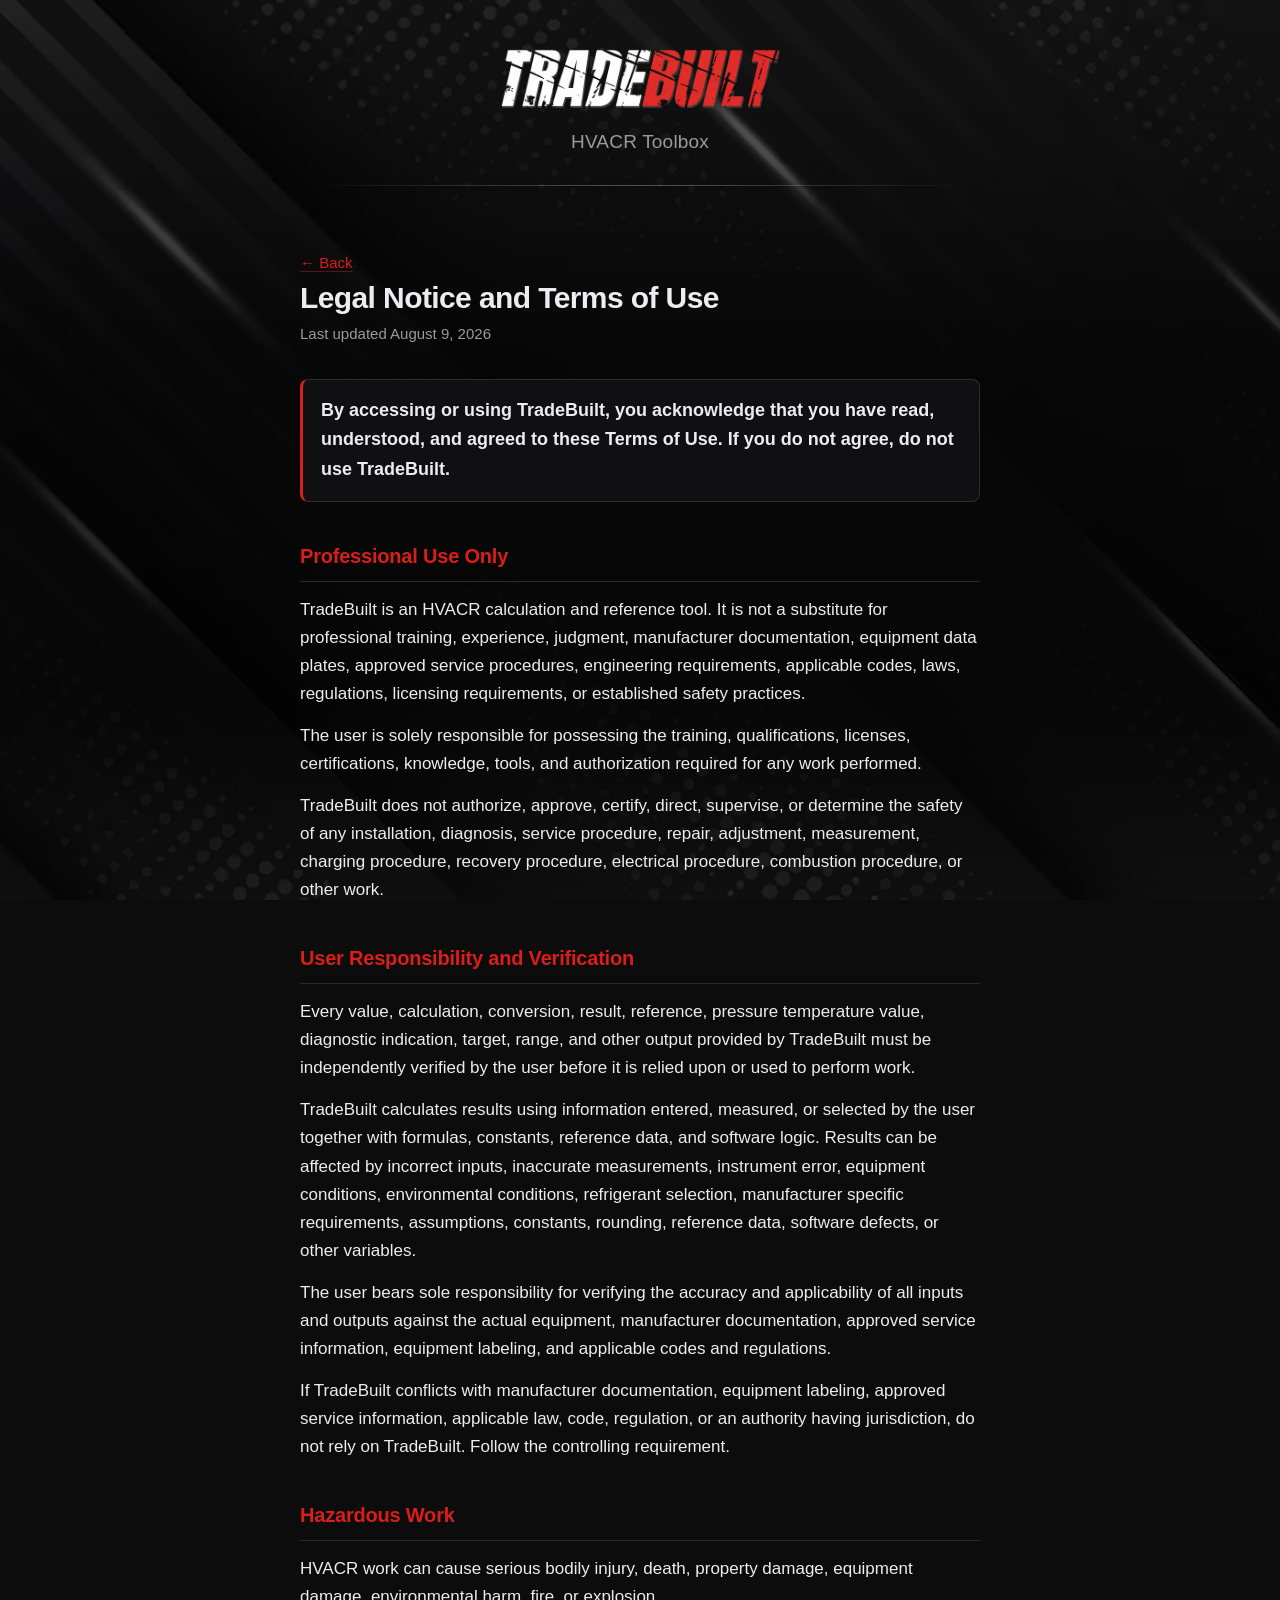
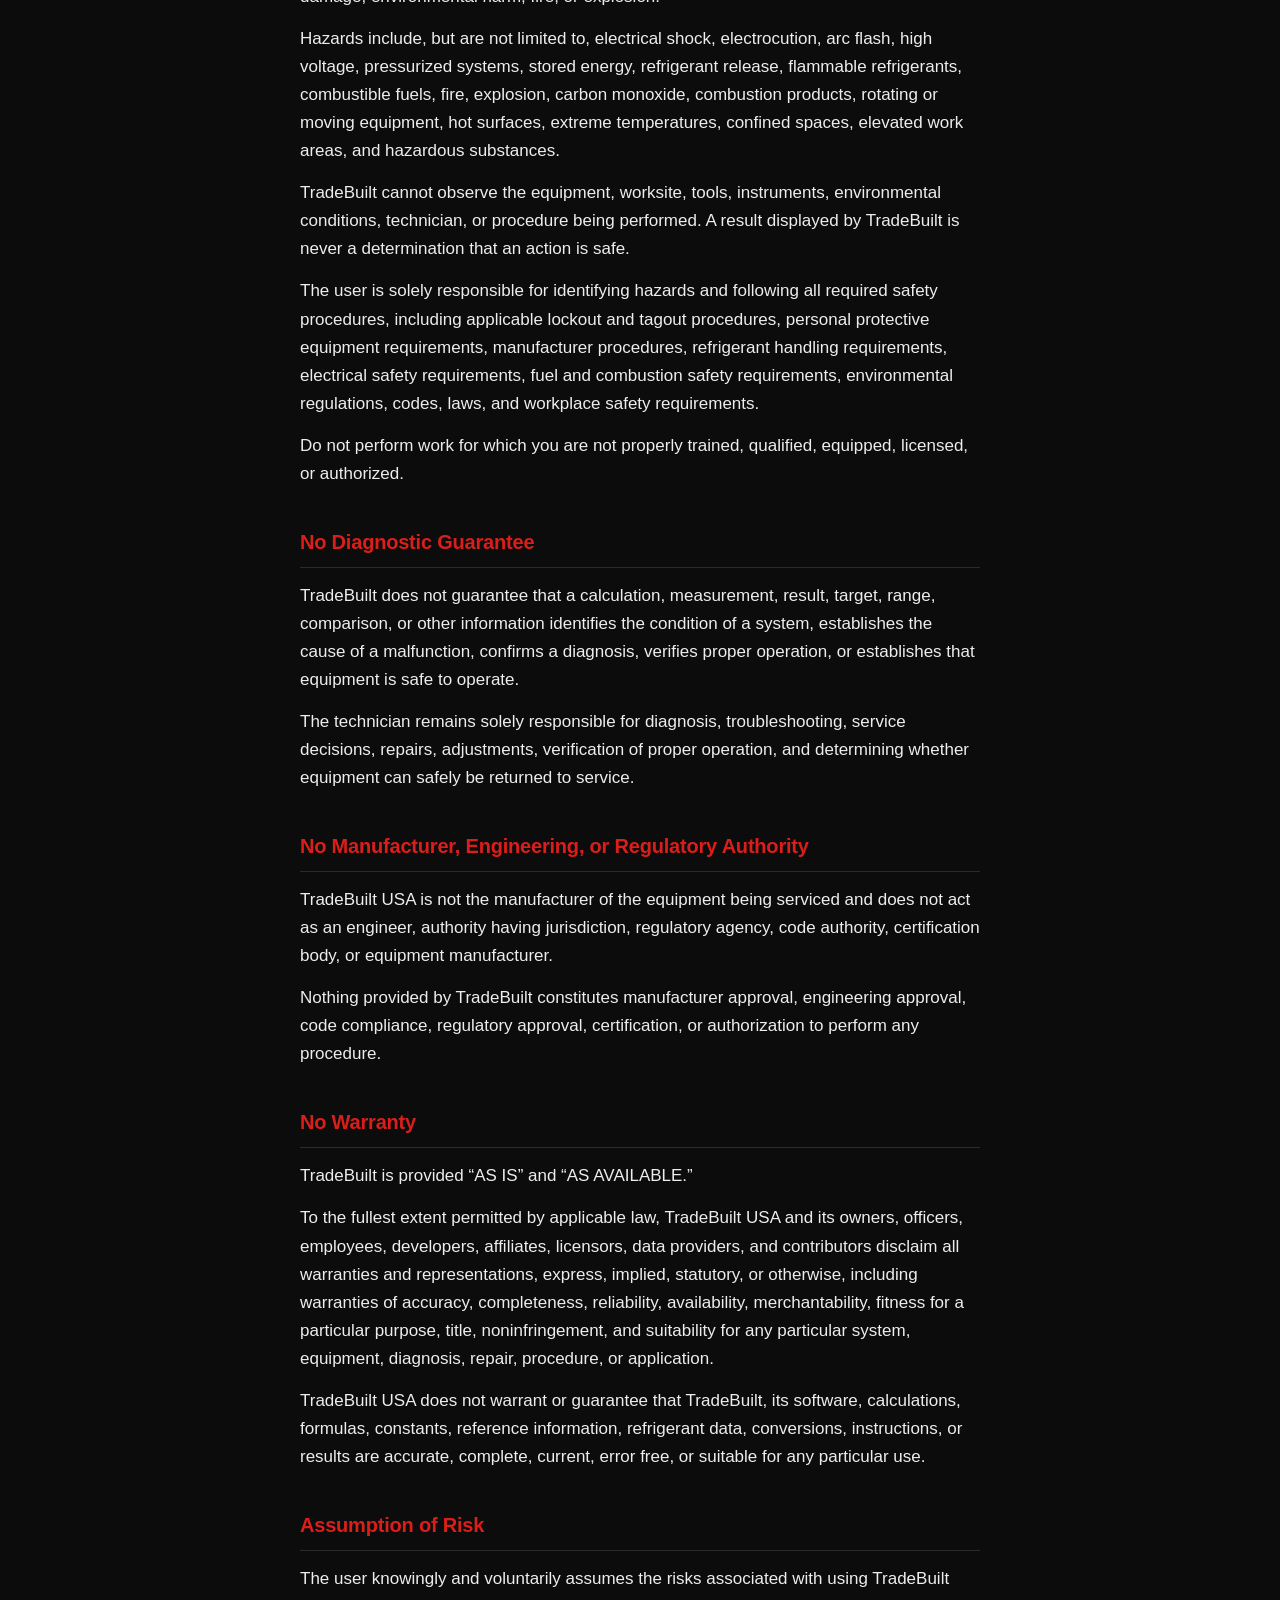
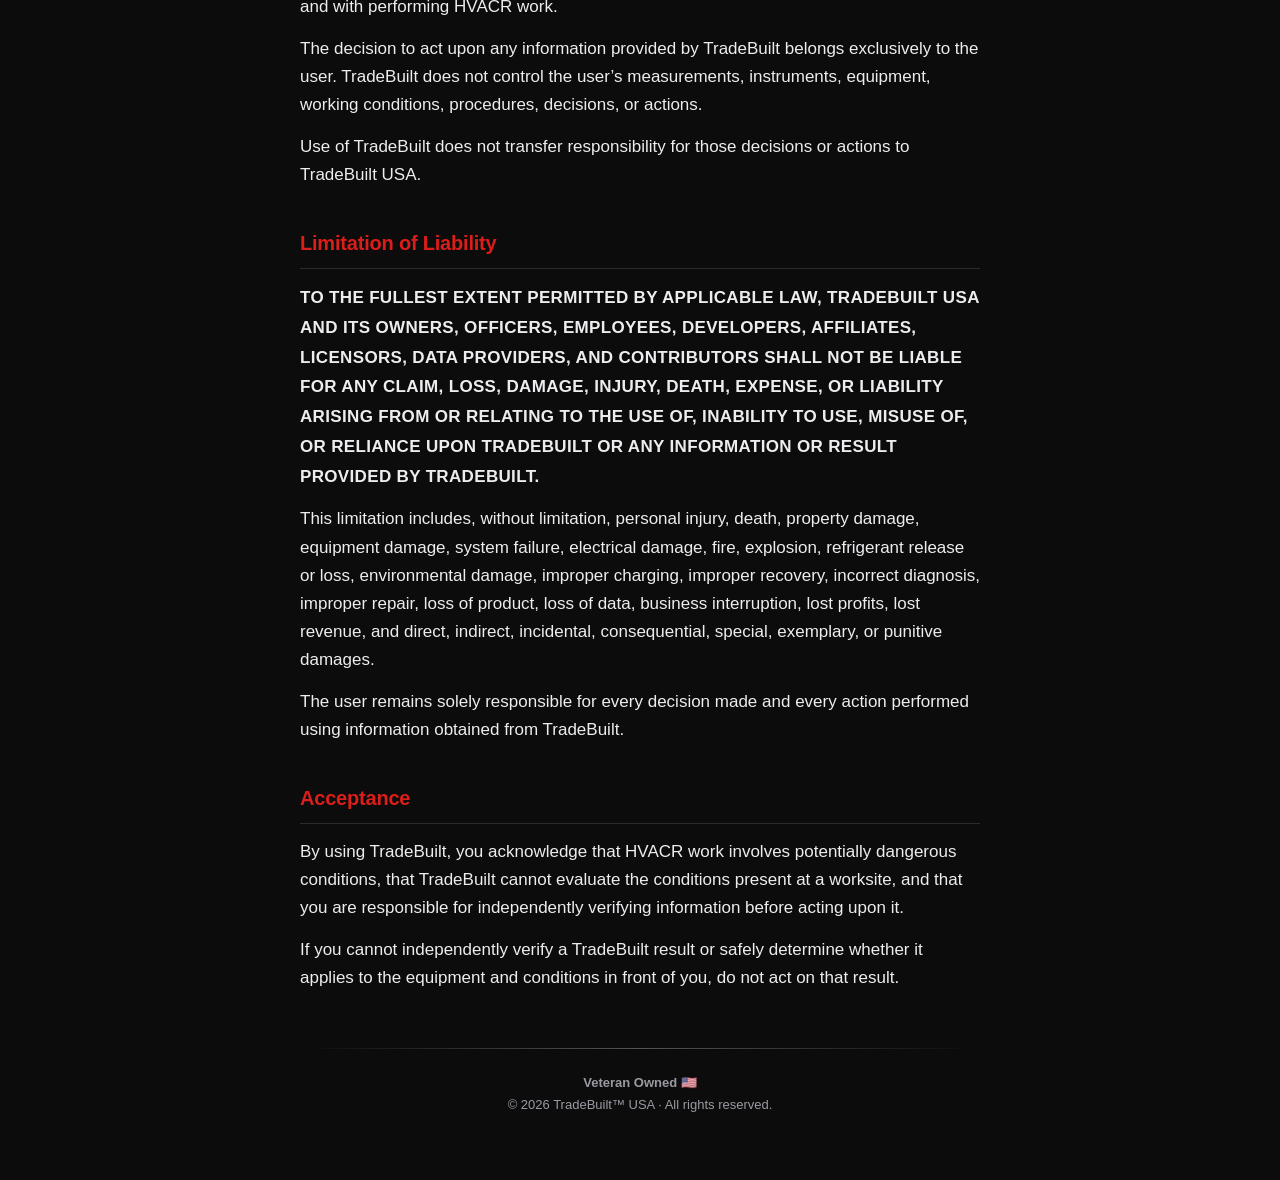
==== legal/index.html @ bf3c9c07 "Give the site a legal page and the cards something to say The landing copy is Ken's, and it opens on" ====
<!DOCTYPE html>
<html lang="en">
<head>
<meta charset="utf-8">
<meta name="viewport" content="width=device-width, initial-scale=1">
<title>Legal | TradeBuilt HVACR Toolbox</title>
<meta name="description" content="Legal notice and terms of use for TradeBuilt HVACR Toolbox.">
<link rel="stylesheet" href="../style.css">
</head>
<body>
<div class="wrap">

  <header>
    <a href="../"><img src="../logo.png" alt="TradeBuilt"></a>
    <p class="tagline">HVACR Toolbox</p>
  </header>

  <nav class="back"><a href="../">&larr; Back</a></nav>

  <h1>Legal Notice and Terms of Use</h1>
  <p class="updated">Last updated August 9, 2026</p>

  <p class="lede">By accessing or using TradeBuilt, you acknowledge that you have read,
  understood, and agreed to these Terms of Use. If you do not agree, do not use TradeBuilt.</p>

  <h2>Professional Use Only</h2>

  <p>TradeBuilt is an HVACR calculation and reference tool. It is not a substitute for
  professional training, experience, judgment, manufacturer documentation, equipment data plates,
  approved service procedures, engineering requirements, applicable codes, laws, regulations,
  licensing requirements, or established safety practices.</p>

  <p>The user is solely responsible for possessing the training, qualifications, licenses,
  certifications, knowledge, tools, and authorization required for any work performed.</p>

  <p>TradeBuilt does not authorize, approve, certify, direct, supervise, or determine the safety
  of any installation, diagnosis, service procedure, repair, adjustment, measurement, charging
  procedure, recovery procedure, electrical procedure, combustion procedure, or other work.</p>

  <h2>User Responsibility and Verification</h2>

  <p>Every value, calculation, conversion, result, reference, pressure temperature value,
  diagnostic indication, target, range, and other output provided by TradeBuilt must be
  independently verified by the user before it is relied upon or used to perform work.</p>

  <p>TradeBuilt calculates results using information entered, measured, or selected by the user
  together with formulas, constants, reference data, and software logic. Results can be affected
  by incorrect inputs, inaccurate measurements, instrument error, equipment conditions,
  environmental conditions, refrigerant selection, manufacturer specific requirements,
  assumptions, constants, rounding, reference data, software defects, or other variables.</p>

  <p>The user bears sole responsibility for verifying the accuracy and applicability of all
  inputs and outputs against the actual equipment, manufacturer documentation, approved service
  information, equipment labeling, and applicable codes and regulations.</p>

  <p>If TradeBuilt conflicts with manufacturer documentation, equipment labeling, approved
  service information, applicable law, code, regulation, or an authority having jurisdiction, do
  not rely on TradeBuilt. Follow the controlling requirement.</p>

  <h2>Hazardous Work</h2>

  <p>HVACR work can cause serious bodily injury, death, property damage, equipment damage,
  environmental harm, fire, or explosion.</p>

  <p>Hazards include, but are not limited to, electrical shock, electrocution, arc flash, high
  voltage, pressurized systems, stored energy, refrigerant release, flammable refrigerants,
  combustible fuels, fire, explosion, carbon monoxide, combustion products, rotating or moving
  equipment, hot surfaces, extreme temperatures, confined spaces, elevated work areas, and
  hazardous substances.</p>

  <p>TradeBuilt cannot observe the equipment, worksite, tools, instruments, environmental
  conditions, technician, or procedure being performed. A result displayed by TradeBuilt is never
  a determination that an action is safe.</p>

  <p>The user is solely responsible for identifying hazards and following all required safety
  procedures, including applicable lockout and tagout procedures, personal protective equipment
  requirements, manufacturer procedures, refrigerant handling requirements, electrical safety
  requirements, fuel and combustion safety requirements, environmental regulations, codes, laws,
  and workplace safety requirements.</p>

  <p>Do not perform work for which you are not properly trained, qualified, equipped, licensed,
  or authorized.</p>

  <h2>No Diagnostic Guarantee</h2>

  <p>TradeBuilt does not guarantee that a calculation, measurement, result, target, range,
  comparison, or other information identifies the condition of a system, establishes the cause of
  a malfunction, confirms a diagnosis, verifies proper operation, or establishes that equipment
  is safe to operate.</p>

  <p>The technician remains solely responsible for diagnosis, troubleshooting, service decisions,
  repairs, adjustments, verification of proper operation, and determining whether equipment can
  safely be returned to service.</p>

  <h2>No Manufacturer, Engineering, or Regulatory Authority</h2>

  <p>TradeBuilt USA is not the manufacturer of the equipment being serviced and does not act as
  an engineer, authority having jurisdiction, regulatory agency, code authority, certification
  body, or equipment manufacturer.</p>

  <p>Nothing provided by TradeBuilt constitutes manufacturer approval, engineering approval, code
  compliance, regulatory approval, certification, or authorization to perform any procedure.</p>

  <h2>No Warranty</h2>

  <p>TradeBuilt is provided &ldquo;AS IS&rdquo; and &ldquo;AS AVAILABLE.&rdquo;</p>

  <p>To the fullest extent permitted by applicable law, TradeBuilt USA and its owners, officers,
  employees, developers, affiliates, licensors, data providers, and contributors disclaim all
  warranties and representations, express, implied, statutory, or otherwise, including warranties
  of accuracy, completeness, reliability, availability, merchantability, fitness for a particular
  purpose, title, noninfringement, and suitability for any particular system, equipment,
  diagnosis, repair, procedure, or application.</p>

  <p>TradeBuilt USA does not warrant or guarantee that TradeBuilt, its software, calculations,
  formulas, constants, reference information, refrigerant data, conversions, instructions, or
  results are accurate, complete, current, error free, or suitable for any particular use.</p>

  <h2>Assumption of Risk</h2>

  <p>The user knowingly and voluntarily assumes the risks associated with using TradeBuilt and
  with performing HVACR work.</p>

  <p>The decision to act upon any information provided by TradeBuilt belongs exclusively to the
  user. TradeBuilt does not control the user&rsquo;s measurements, instruments, equipment,
  working conditions, procedures, decisions, or actions.</p>

  <p>Use of TradeBuilt does not transfer responsibility for those decisions or actions to
  TradeBuilt USA.</p>

  <h2>Limitation of Liability</h2>

  <p class="conspicuous">TO THE FULLEST EXTENT PERMITTED BY APPLICABLE LAW, TRADEBUILT USA AND
  ITS OWNERS, OFFICERS, EMPLOYEES, DEVELOPERS, AFFILIATES, LICENSORS, DATA PROVIDERS, AND
  CONTRIBUTORS SHALL NOT BE LIABLE FOR ANY CLAIM, LOSS, DAMAGE, INJURY, DEATH, EXPENSE, OR
  LIABILITY ARISING FROM OR RELATING TO THE USE OF, INABILITY TO USE, MISUSE OF, OR RELIANCE UPON
  TRADEBUILT OR ANY INFORMATION OR RESULT PROVIDED BY TRADEBUILT.</p>

  <p>This limitation includes, without limitation, personal injury, death, property damage,
  equipment damage, system failure, electrical damage, fire, explosion, refrigerant release or
  loss, environmental damage, improper charging, improper recovery, incorrect diagnosis, improper
  repair, loss of product, loss of data, business interruption, lost profits, lost revenue, and
  direct, indirect, incidental, consequential, special, exemplary, or punitive damages.</p>

  <p>The user remains solely responsible for every decision made and every action performed using
  information obtained from TradeBuilt.</p>

  <h2>Acceptance</h2>

  <p>By using TradeBuilt, you acknowledge that HVACR work involves potentially dangerous
  conditions, that TradeBuilt cannot evaluate the conditions present at a worksite, and that you
  are responsible for independently verifying information before acting upon it.</p>

  <p>If you cannot independently verify a TradeBuilt result or safely determine whether it
  applies to the equipment and conditions in front of you, do not act on that result.</p>

  <footer>
    <span class="veteran">Veteran Owned &#127482;&#127480;</span>
    &copy; 2026 TradeBuilt&trade; USA &middot; All rights reserved.
  </footer>

</div>
</body>
</html>
---- style.css ----
/* TradeBuilt USA — shared styling for the landing, privacy, and support pages.
   Dark, to match the app, and built out of the app's own parts: its wallpaper, its
   machined seam, its glass cards, and the breath its logo runs on the home screen.
   Self-contained: no fonts or scripts fetched from anywhere. */

:root {
  --red: #DA1E1A;
  --ink: #0C0C0D;
  --raised: #17171A;
  --line: #2A2A2E;
  --text: #EDEDEF;
  --muted: #9A9AA2;

  /* The app's card: a translucent plate over the artwork, held by a white hairline.
     CalculatorCard.swift draws ultraThinMaterial with a 12% white stroke at radius 16. */
  --glass: rgba(23, 23, 26, 0.62);
  --glass-edge: rgba(255, 255, 255, 0.12);

  /* One curve for everything that moves, so nothing arrives on its own schedule. */
  --ease: cubic-bezier(0.22, 0.61, 0.36, 1);
}

* { box-sizing: border-box; }

body {
  margin: 0;
  padding: 0 20px 64px;
  background: var(--ink);
  color: var(--text);
  font: 17px/1.65 -apple-system, BlinkMacSystemFont, "Segoe UI", Roboto, Helvetica, Arial, sans-serif;
  -webkit-text-size-adjust: 100%;
}

/* Wallpaper ---------------------------------------------------------------- */

/* The app's own artwork, sat behind the page the way ArtworkBackground.swift sits
   behind every screen: full-bleed, cropped rather than stretched, and scrimmed
   heaviest through the middle so body copy stays readable while the streaks still
   read at full strength top and bottom.

   Fixed rather than scrolled, because the app's wallpaper doesn't travel with the
   content either. It's a pseudo-element instead of background-attachment: fixed,
   which iOS Safari renders at the wrong scale. */
body::before {
  content: "";
  position: fixed;
  inset: 0;
  z-index: -1;
  background:
    linear-gradient(
      to bottom,
      rgba(0, 0, 0, 0.30) 0%,
      rgba(0, 0, 0, 0.42) 16%,
      rgba(0, 0, 0, 0.72) 40%,
      rgba(0, 0, 0, 0.72) 78%,
      rgba(0, 0, 0, 0.40) 100%
    ),
    url("/artwork.png") center / cover no-repeat,
    var(--ink);
}

.wrap { max-width: 680px; margin: 0 auto; }

/* The machined seam ------------------------------------------------------- */

/* HairlineRule.swift, in CSS: a lit hairline over a shadow hairline, both falling
   off to nothing at the edges. The bevel is what separates it from a plain border,
   and the falloff is what keeps it from butting into the edges of the column. */
.seam,
header::after,
footer::before {
  content: "";
  display: block;
  height: 2px;
  background:
    linear-gradient(to right,
      rgba(255, 255, 255, 0) 0%,
      rgba(255, 255, 255, 0.30) 50%,
      rgba(255, 255, 255, 0) 100%) top / 100% 1px no-repeat,
    linear-gradient(to right,
      rgba(0, 0, 0, 0) 0%,
      rgba(0, 0, 0, 0.40) 50%,
      rgba(0, 0, 0, 0) 100%) bottom / 100% 1px no-repeat;
}

/* Header ------------------------------------------------------------------ */

header {
  padding: 48px 0 28px;
  text-align: center;
  margin-bottom: 36px;
}

header::after { margin-top: 28px; }

/* The wordmark with its letters filled, the same file the app's home screen carries.
   The splash screen's copy draws TRADE as outlines over nothing, so on this background
   the letters go black. This one is cropped to the glyphs, hence the tighter width. */
header img {
  width: 100%;
  max-width: 280px;
  height: auto;
  display: block;
  margin: 0 auto;
  /* The home screen breathes the same mark at the same rate: HomeView.swift asks
     Pulse for a 3.6s period and 4% amplitude. */
  animation: breathe 3.6s var(--ease) infinite;
}

/* No underline on the logo, which is a link back to the landing page on the inner two. */
header a { border-bottom: none; display: block; }

.tagline {
  margin: 18px 0 0;
  color: var(--muted);
  font-size: 19px;
  font-weight: 500;
  letter-spacing: 0.01em;
}

/* Type -------------------------------------------------------------------- */

h1 {
  font-size: 30px;
  line-height: 1.2;
  margin: 0 0 6px;
  letter-spacing: -0.02em;
}

.updated {
  margin: 0 0 32px;
  color: var(--muted);
  font-size: 15px;
}

/* Ruled, so a long document reads as sections rather than as one column of text you
   scroll through. A plain hairline rather than the two-tone seam: the seam marks where
   the page turns over, and spending it on every heading would cost it that meaning. */
h2 {
  font-size: 20px;
  margin: 38px 0 14px;
  padding-bottom: 8px;
  border-bottom: 1px solid var(--line);
  color: var(--red);
  letter-spacing: -0.01em;
}

h3 {
  font-size: 17px;
  margin: 26px 0 6px;
  color: var(--text);
}

p { margin: 0 0 14px; }

/* The limitation of liability, set in caps because a disclaimer of this kind has to
   be conspicuous to do its job. Caps at body settings run together, so this one gets
   the tracking and leading back that the capitals cost it. */
.conspicuous {
  letter-spacing: 0.02em;
  line-height: 1.75;
  font-weight: 550;
}

a {
  color: var(--red);
  text-decoration: none;
  border-bottom: 1px solid rgba(218, 30, 26, 0.4);
  transition: border-bottom-color 0.18s var(--ease), color 0.18s var(--ease);
}
a:hover { border-bottom-color: var(--red); }

strong { font-weight: 650; }

/* The one-line summary that opens the privacy policy. */
.lede {
  background: var(--glass);
  border: 1px solid var(--glass-edge);
  border-left: 3px solid var(--red);
  border-radius: 8px;
  padding: 16px 18px;
  margin: 0 0 30px;
  font-size: 18px;
  font-weight: 600;
  -webkit-backdrop-filter: blur(20px) saturate(140%);
  backdrop-filter: blur(20px) saturate(140%);
}

/* The landing page ---------------------------------------------------------

   Its two paragraphs are centered, which the privacy and support pages must not
   inherit: centering a page of policy would cost every line its left edge, and
   the left edge is what the eye returns to on each new line. The landing page is
   four short blocks under a centered mark, so it reads as one column instead. */
.home > p { text-align: center; }

.cards { display: grid; gap: 14px; margin: 34px 0; }

/* CalculatorCard.swift laid out sideways the same way: a tinted glyph on its own
   plate, the name and the line under it, then the chevron that says this goes
   somewhere. Without those two the card is a bordered box with text in it. */
.card {
  display: flex;
  align-items: center;
  gap: 14px;
  background: var(--glass);
  border: 1px solid var(--glass-edge);
  border-radius: 16px;
  padding: 16px 18px;
  color: var(--text);
  -webkit-backdrop-filter: blur(20px) saturate(140%);
  backdrop-filter: blur(20px) saturate(140%);
  transition:
    transform 0.22s var(--ease),
    border-color 0.22s var(--ease),
    box-shadow 0.22s var(--ease);
}

.card:hover {
  transform: translateY(-3px);
  border-color: var(--red);
  box-shadow: 0 10px 30px rgba(0, 0, 0, 0.55), 0 0 0 1px rgba(218, 30, 26, 0.25);
}

/* Under a thumb the card presses in rather than lifting, which is the whole
   difference between a pointer hovering over something and a finger on it. */
.card:active { transform: translateY(0) scale(0.99); transition-duration: 0.09s; }

/* 40 square at radius 10 on a 12% white plate, which is the app's icon slot.
   The app gives every tile its own hue; the site has three colors and the glyph
   takes the red, so nothing on the page is a color the mark isn't already. */
.card-icon {
  flex: none;
  width: 40px;
  height: 40px;
  display: grid;
  place-items: center;
  border-radius: 10px;
  background: rgba(255, 255, 255, 0.12);
  color: var(--red);
}

.card-icon svg { width: 22px; height: 22px; display: block; }

.card-text { flex: 1 1 auto; min-width: 0; }

.card .card-title { display: block; font-size: 18px; font-weight: 650; margin: 0 0 2px; }
.card .card-sub { display: block; color: var(--muted); font-size: 15px; margin: 0; }

/* Takes a step toward the page it opens when the pointer arrives. */
.card-chevron {
  flex: none;
  width: 15px;
  height: 15px;
  color: rgba(237, 237, 239, 0.35);
  transition: transform 0.22s var(--ease), color 0.22s var(--ease);
}

.card:hover .card-chevron { transform: translateX(3px); color: var(--text); }

/* Footer ------------------------------------------------------------------ */

footer {
  margin-top: 56px;
  text-align: center;
  color: var(--muted);
  font-size: 13px;
  line-height: 1.7;
}

footer::before { margin-bottom: 22px; }

footer .veteran { font-weight: 600; display: block; }

nav.back { margin-bottom: 4px; font-size: 15px; }

/* Motion ------------------------------------------------------------------ */

/* 1 -> 1.04 -> 1, the shape Pulse.swift gets out of a cosine. */
@keyframes breathe {
  0%, 100% { transform: scale(1); }
  50% { transform: scale(1.04); }
}

/* Everything above the fold arrives from just below where it lands, a beat apart,
   so the page assembles in the order you'd read it. */
@keyframes rise {
  from { opacity: 0; transform: translateY(12px); }
  to { opacity: 1; transform: none; }
}

header,
.wrap > p,
.cards,
footer,
nav.back,
h1,
h2,
h3,
.updated,
.lede {
  animation: rise 0.5s var(--ease) both;
}

header { animation-delay: 0.02s; }
nav.back { animation-delay: 0.08s; }
h1 { animation-delay: 0.10s; }
.updated { animation-delay: 0.14s; }
.lede { animation-delay: 0.18s; }
.cards { animation-delay: 0.20s; }
footer { animation-delay: 0.26s; }

/* The body of the inner two pages arrives as one block rather than line by line.
   Headings and paragraphs share a delay on purpose: staggering them lets a heading
   land ahead of the copy underneath it, which reads as a stutter, not a sequence. */
.wrap > p, h2, h3 { animation-delay: 0.14s; }

/* Honored by stopping outright rather than by moving more slowly: a motion setting
   is a request for no motion, not for gentler motion. Same call the app makes. */
@media (prefers-reduced-motion: reduce) {
  *, *::before, *::after {
    animation: none !important;
    transition: none !important;
  }
  header img { transform: none; }
}
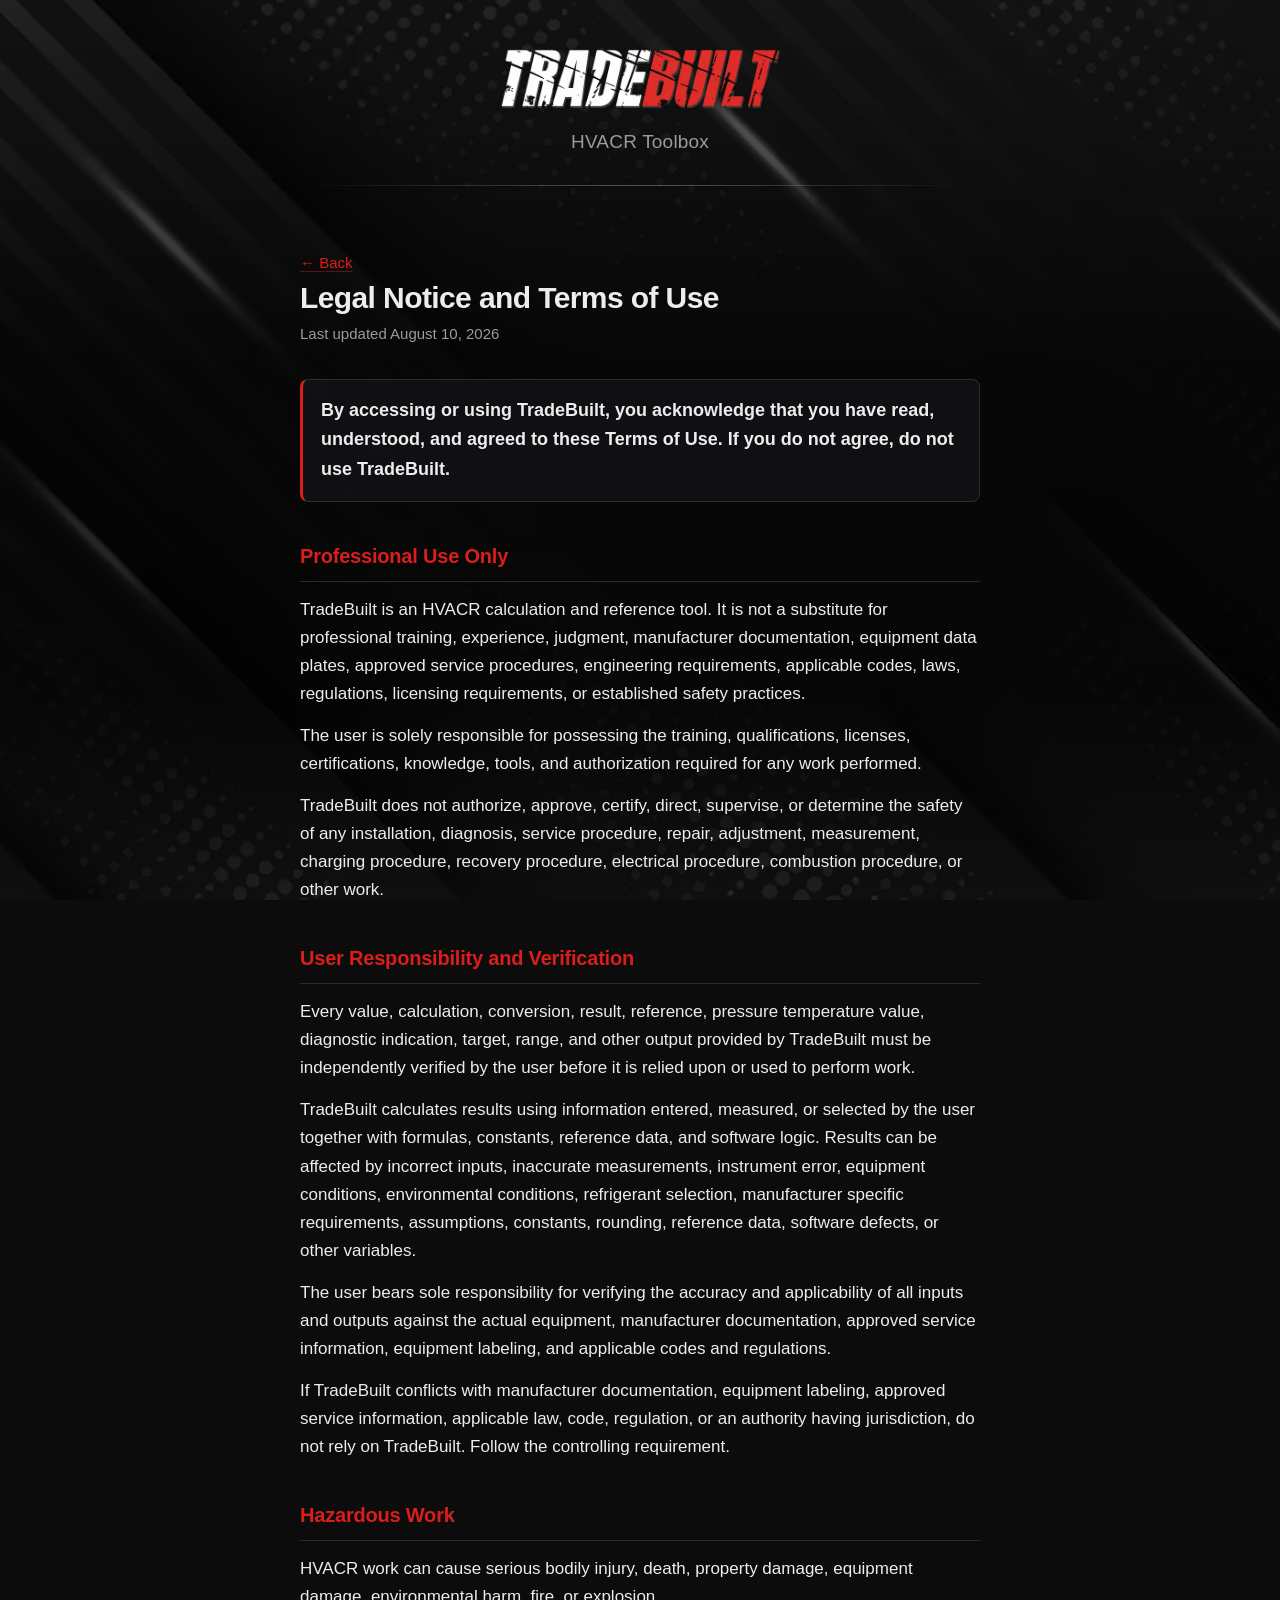
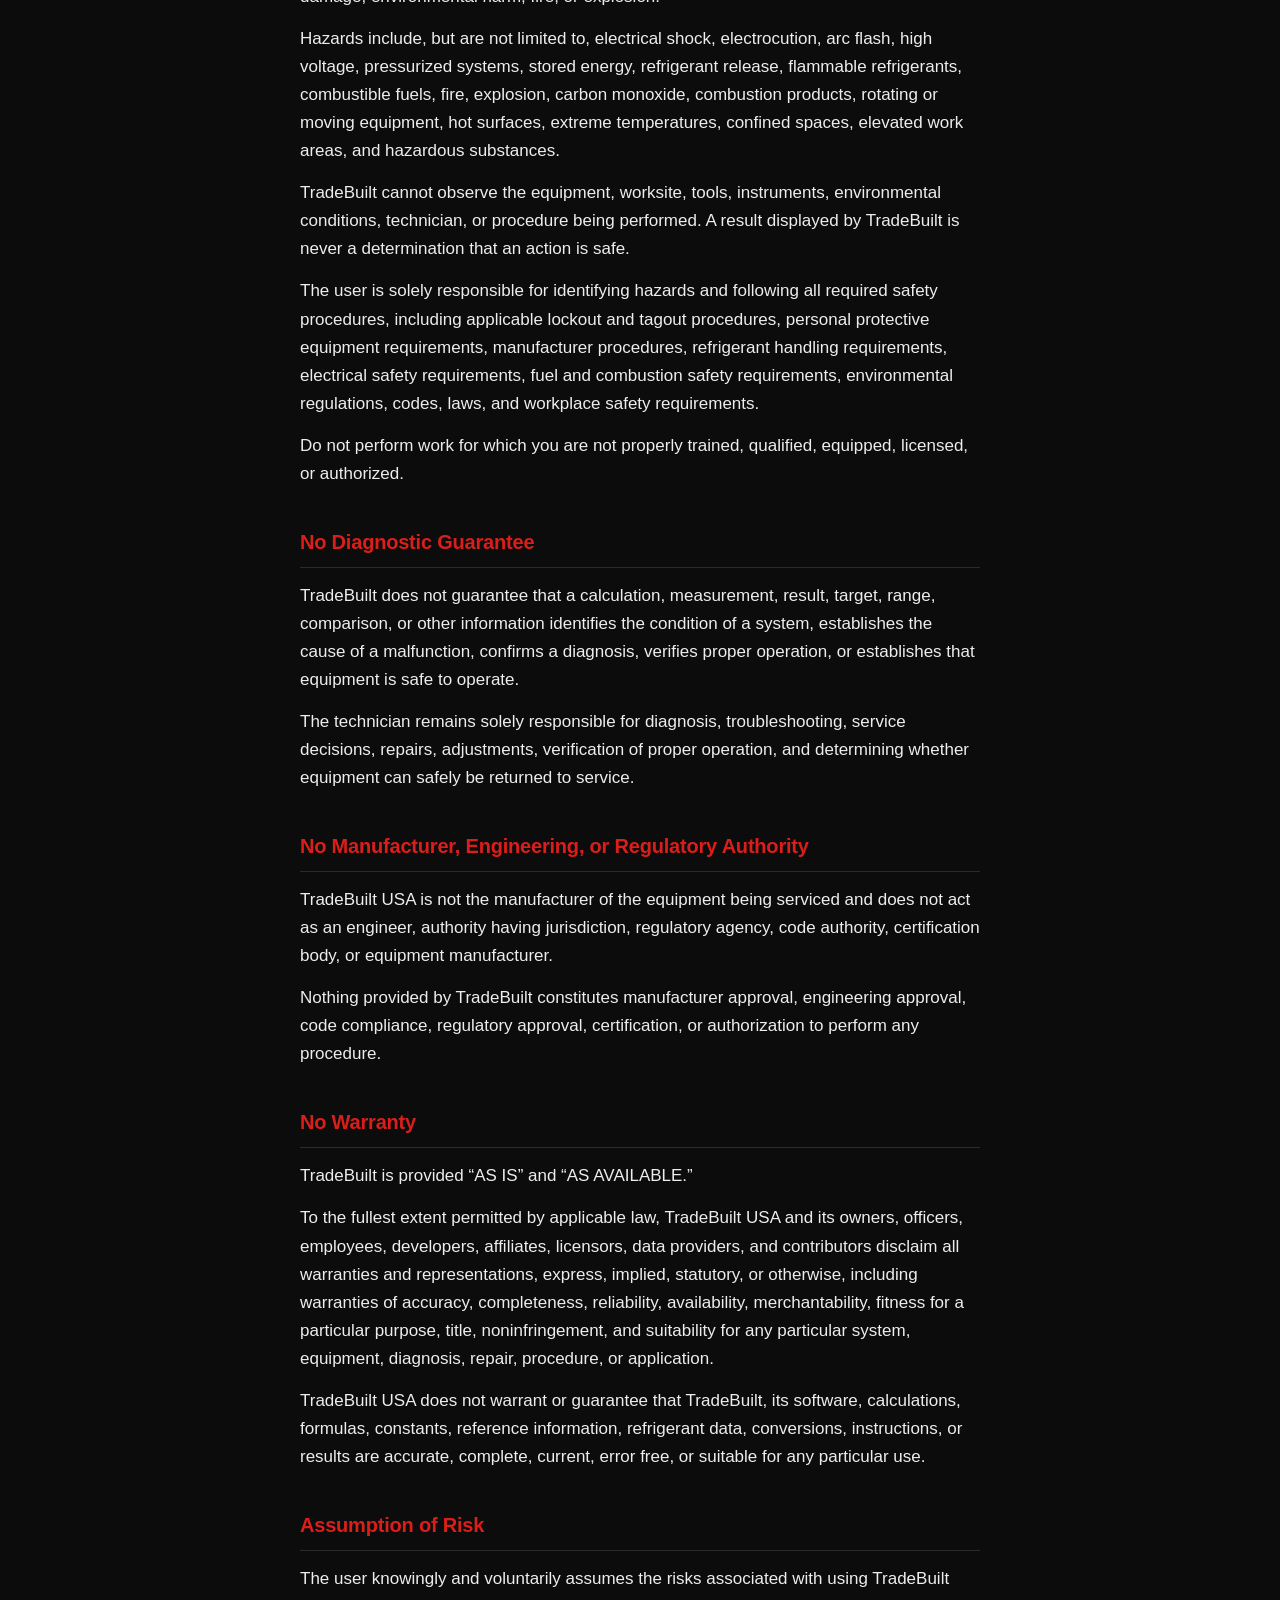
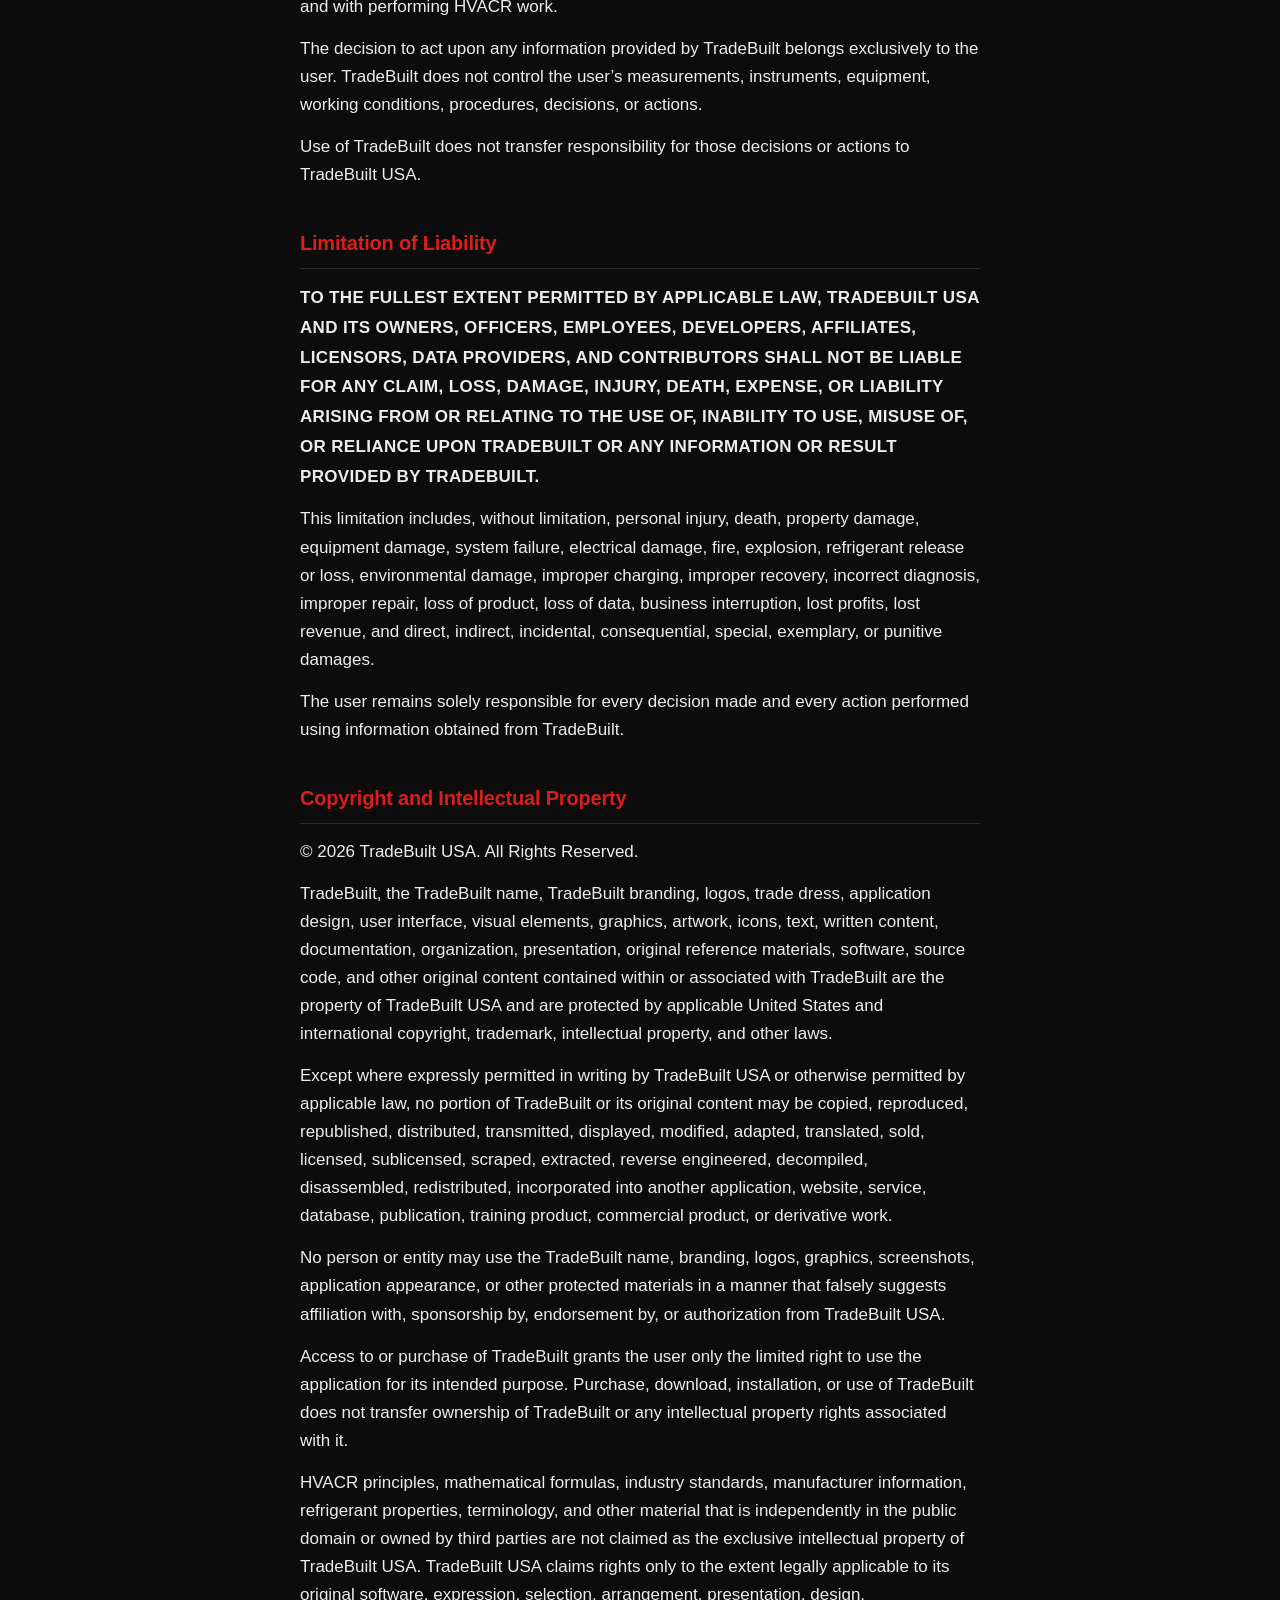
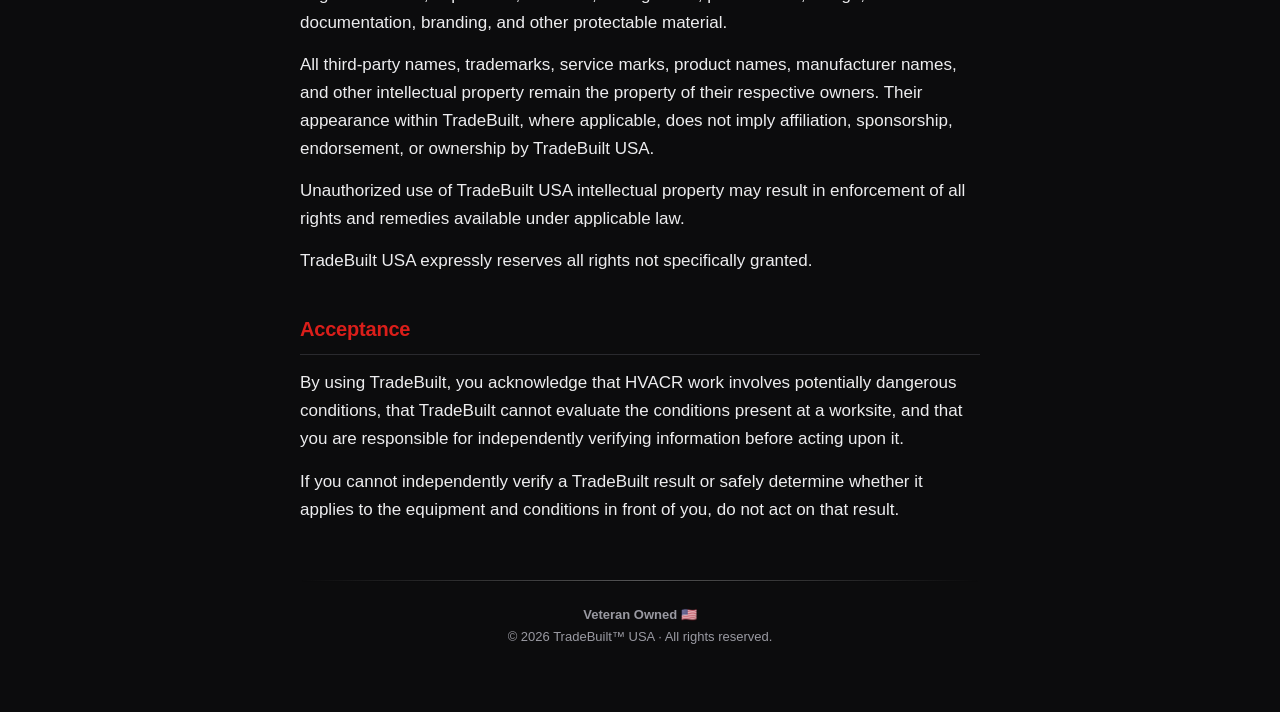
==== commit 57be1539: "Claim the work on the legal page Ken's copyright and intellectual property section, unedited, in the" ====
--- a/legal/index.html
+++ b/legal/index.html
@@ -18,7 +18,7 @@
   <nav class="back"><a href="../">&larr; Back</a></nav>
 
   <h1>Legal Notice and Terms of Use</h1>
-  <p class="updated">Last updated August 9, 2026</p>
+  <p class="updated">Last updated August 10, 2026</p>
 
   <p class="lede">By accessing or using TradeBuilt, you acknowledge that you have read,
   understood, and agreed to these Terms of Use. If you do not agree, do not use TradeBuilt.</p>
@@ -145,6 +145,50 @@
   <p>The user remains solely responsible for every decision made and every action performed using
   information obtained from TradeBuilt.</p>
 
+  <h2>Copyright and Intellectual Property</h2>
+
+  <p>&copy; 2026 TradeBuilt USA. All Rights Reserved.</p>
+
+  <p>TradeBuilt, the TradeBuilt name, TradeBuilt branding, logos, trade dress, application
+  design, user interface, visual elements, graphics, artwork, icons, text, written content,
+  documentation, organization, presentation, original reference materials, software, source code,
+  and other original content contained within or associated with TradeBuilt are the property of
+  TradeBuilt USA and are protected by applicable United States and international copyright,
+  trademark, intellectual property, and other laws.</p>
+
+  <p>Except where expressly permitted in writing by TradeBuilt USA or otherwise permitted by
+  applicable law, no portion of TradeBuilt or its original content may be copied, reproduced,
+  republished, distributed, transmitted, displayed, modified, adapted, translated, sold, licensed,
+  sublicensed, scraped, extracted, reverse engineered, decompiled, disassembled, redistributed,
+  incorporated into another application, website, service, database, publication, training
+  product, commercial product, or derivative work.</p>
+
+  <p>No person or entity may use the TradeBuilt name, branding, logos, graphics, screenshots,
+  application appearance, or other protected materials in a manner that falsely suggests
+  affiliation with, sponsorship by, endorsement by, or authorization from TradeBuilt USA.</p>
+
+  <p>Access to or purchase of TradeBuilt grants the user only the limited right to use the
+  application for its intended purpose. Purchase, download, installation, or use of TradeBuilt
+  does not transfer ownership of TradeBuilt or any intellectual property rights associated with
+  it.</p>
+
+  <p>HVACR principles, mathematical formulas, industry standards, manufacturer information,
+  refrigerant properties, terminology, and other material that is independently in the public
+  domain or owned by third parties are not claimed as the exclusive intellectual property of
+  TradeBuilt USA. TradeBuilt USA claims rights only to the extent legally applicable to its
+  original software, expression, selection, arrangement, presentation, design, documentation,
+  branding, and other protectable material.</p>
+
+  <p>All third-party names, trademarks, service marks, product names, manufacturer names, and
+  other intellectual property remain the property of their respective owners. Their appearance
+  within TradeBuilt, where applicable, does not imply affiliation, sponsorship, endorsement, or
+  ownership by TradeBuilt USA.</p>
+
+  <p>Unauthorized use of TradeBuilt USA intellectual property may result in enforcement of all
+  rights and remedies available under applicable law.</p>
+
+  <p>TradeBuilt USA expressly reserves all rights not specifically granted.</p>
+
   <h2>Acceptance</h2>
 
   <p>By using TradeBuilt, you acknowledge that HVACR work involves potentially dangerous
--- a/style.css
+++ b/style.css
@@ -153,6 +153,12 @@
 
 p { margin: 0 0 14px; }
 
+/* The markers take the red, so a list reads as part of the page rather than as
+   something the browser drew. */
+ul { margin: 0 0 14px; padding-left: 22px; }
+li { margin: 0 0 6px; }
+li::marker { color: var(--red); }
+
 /* The limitation of liability, set in caps because a disclaimer of this kind has to
    be conspicuous to do its job. Caps at body settings run together, so this one gets
    the tracking and leading back that the capitals cost it. */
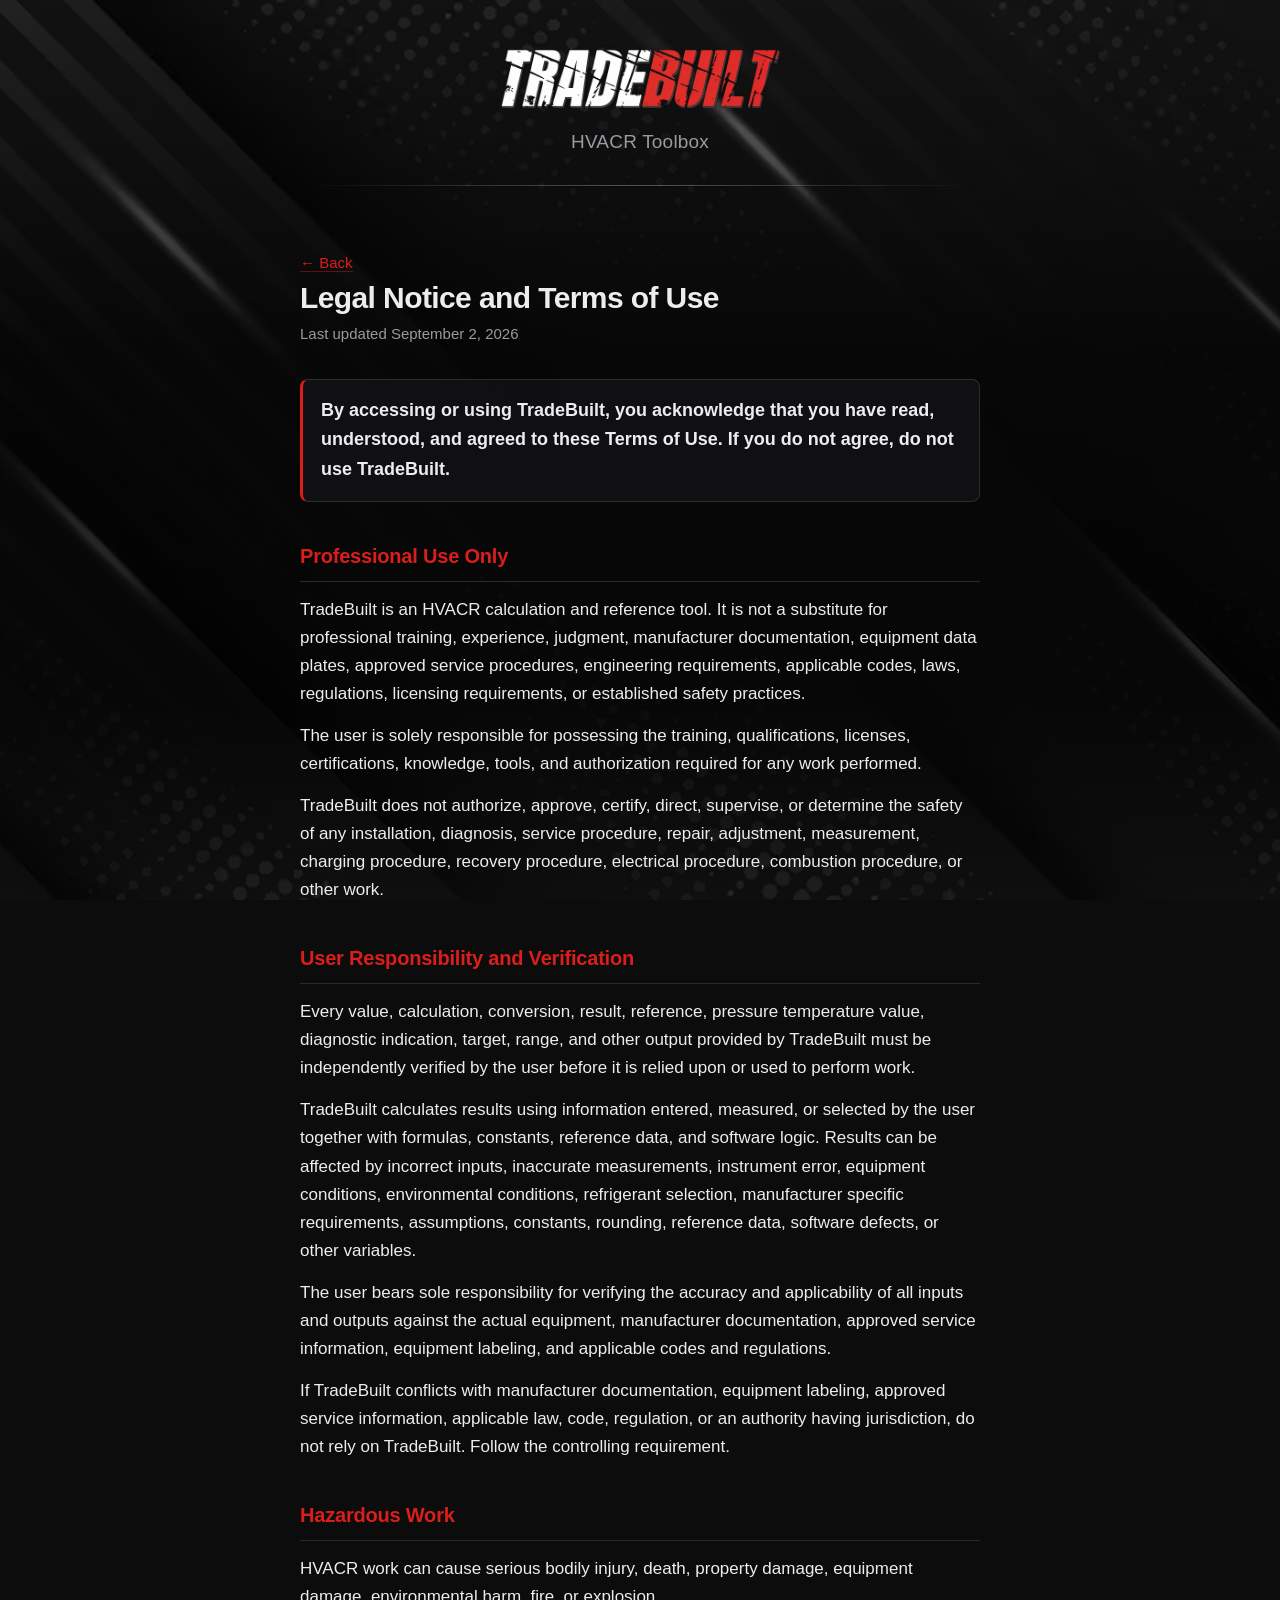
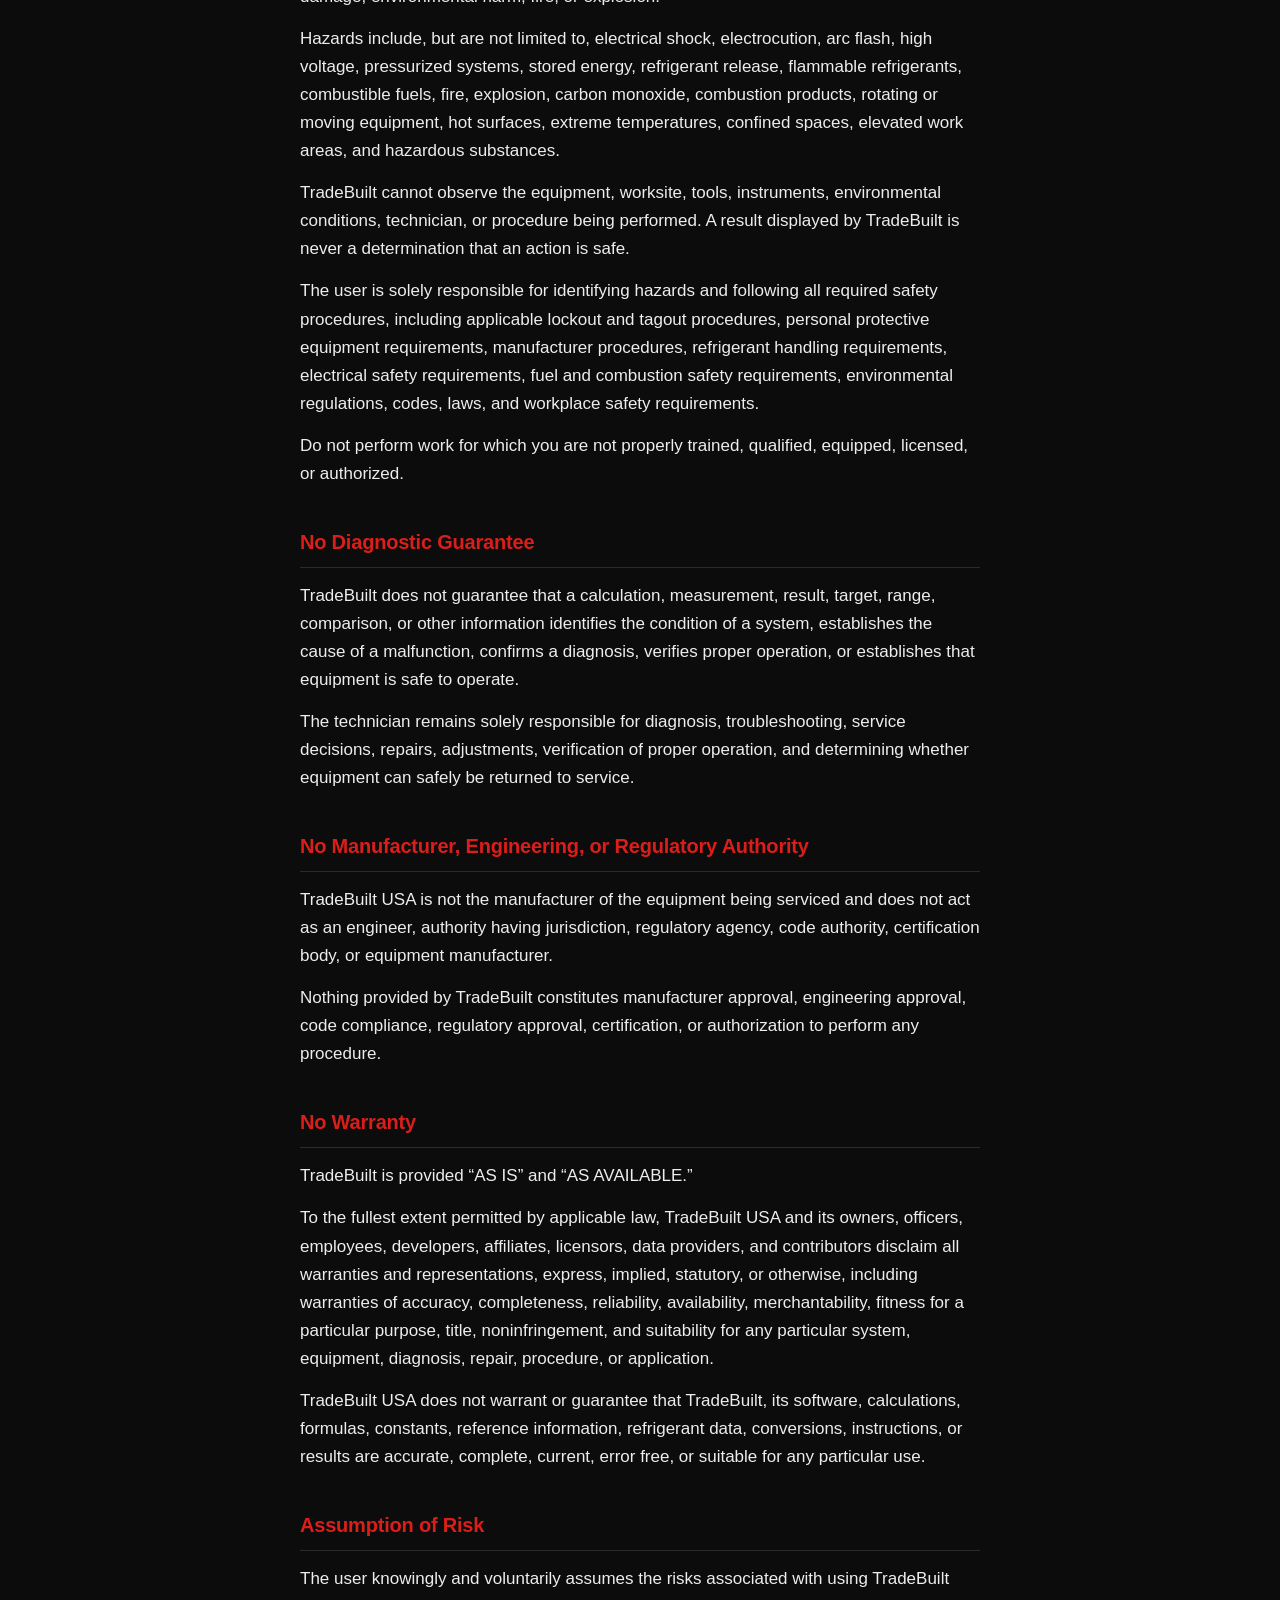
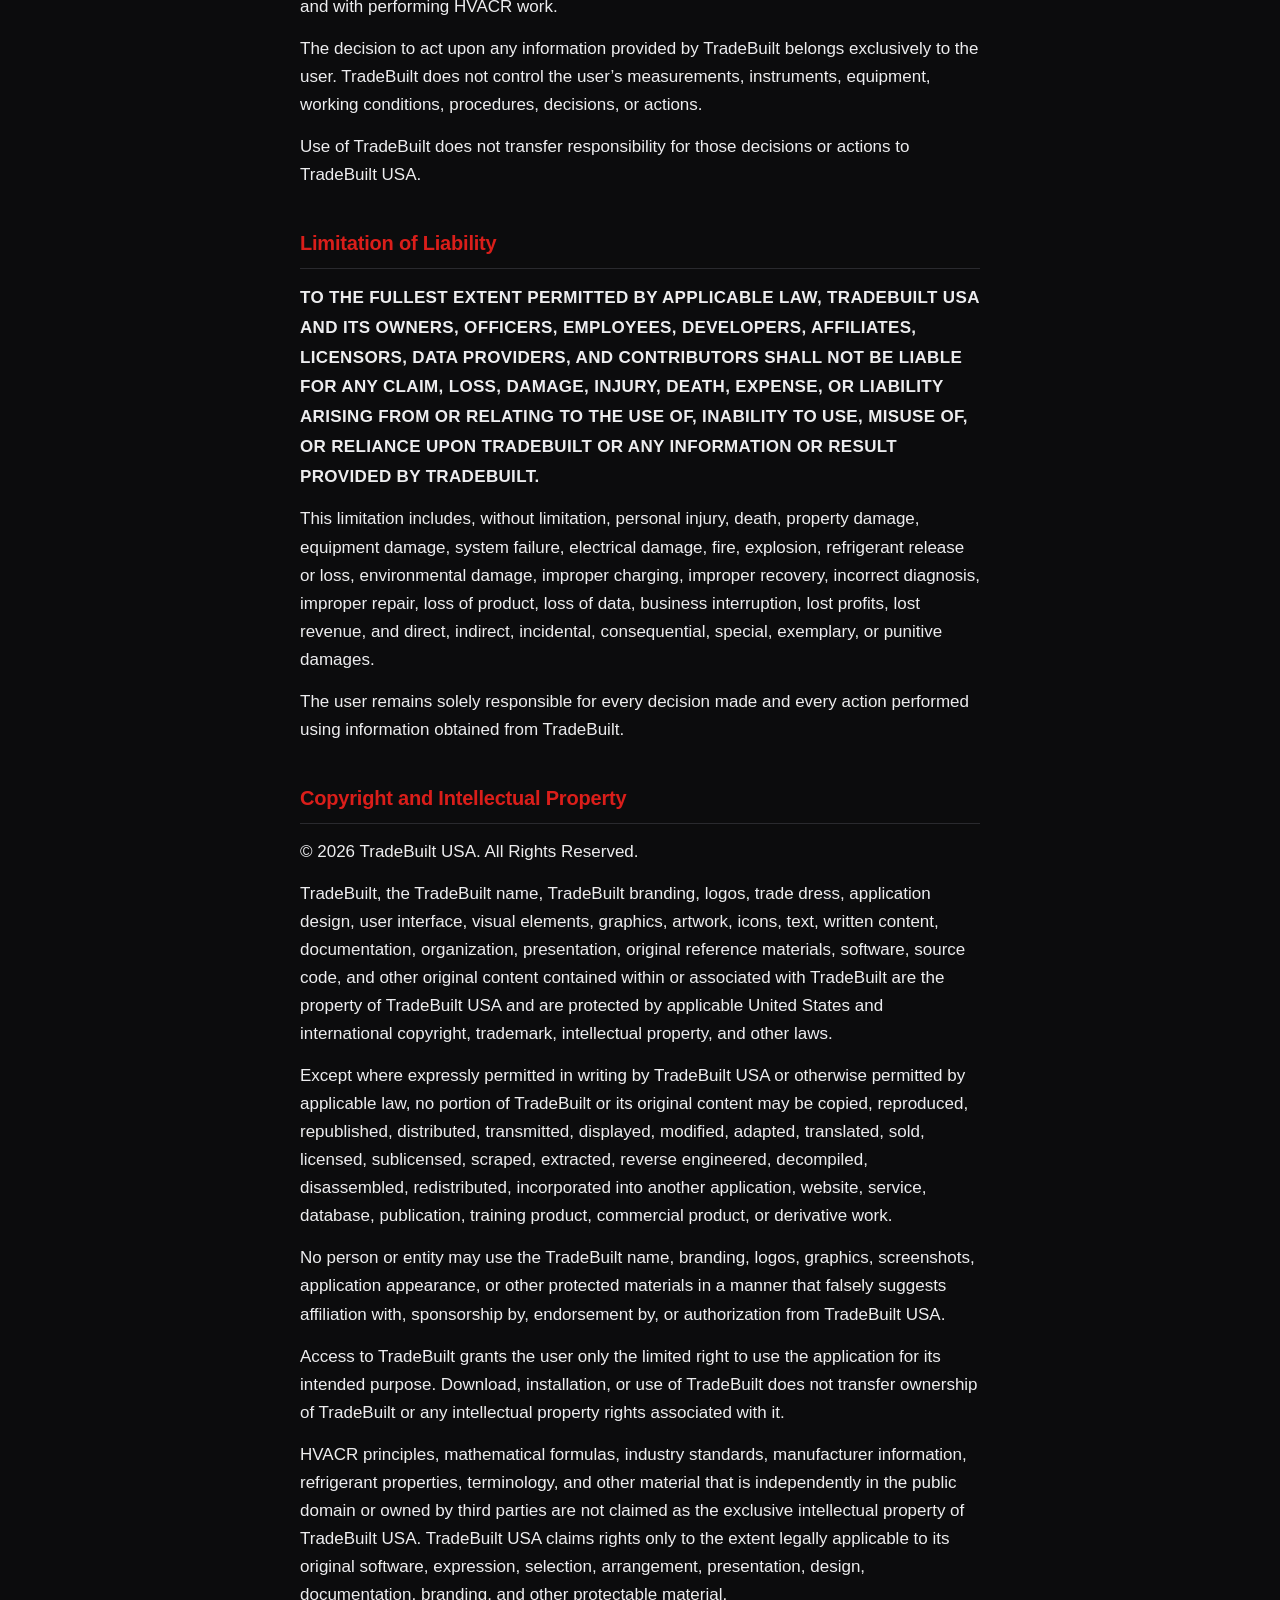
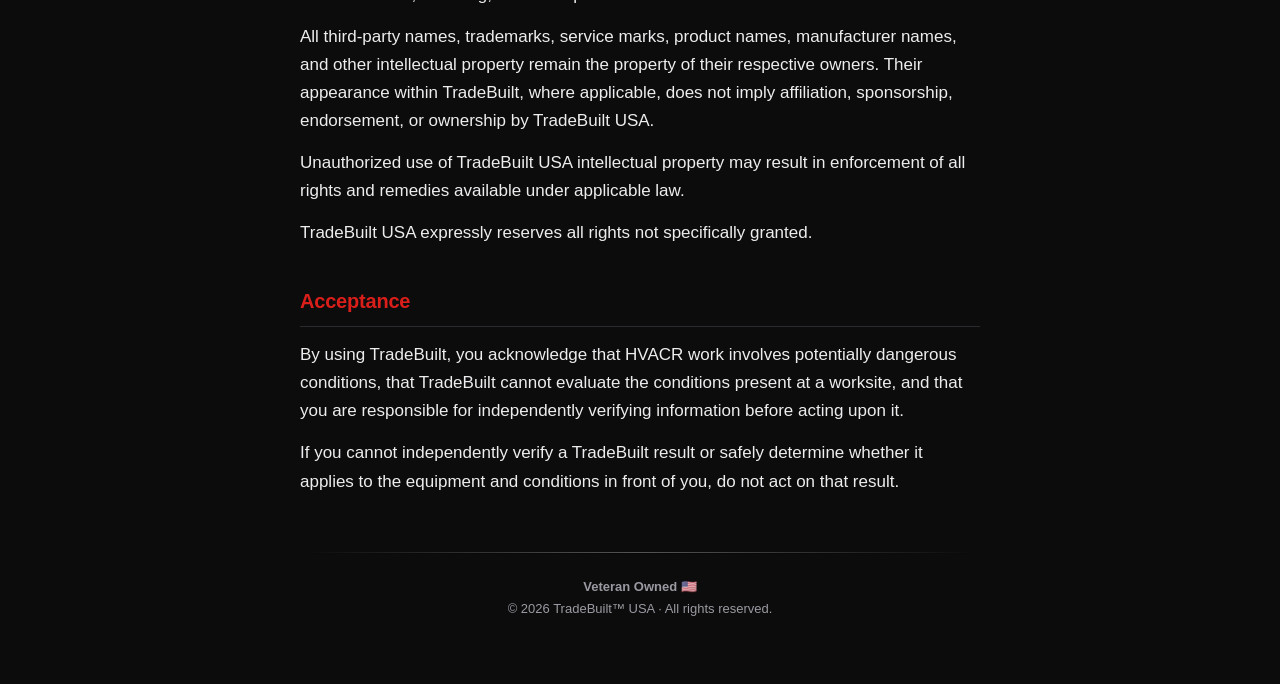
==== commit d85fe9c4: "The site stops selling an unlock the app no longer has TradeBuilt went free on 2026-09-02. Every too" ====
--- a/legal/index.html
+++ b/legal/index.html
@@ -18,7 +18,7 @@
   <nav class="back"><a href="../">&larr; Back</a></nav>
 
   <h1>Legal Notice and Terms of Use</h1>
-  <p class="updated">Last updated August 10, 2026</p>
+  <p class="updated">Last updated September 2, 2026</p>
 
   <p class="lede">By accessing or using TradeBuilt, you acknowledge that you have read,
   understood, and agreed to these Terms of Use. If you do not agree, do not use TradeBuilt.</p>
@@ -167,10 +167,9 @@
   application appearance, or other protected materials in a manner that falsely suggests
   affiliation with, sponsorship by, endorsement by, or authorization from TradeBuilt USA.</p>
 
-  <p>Access to or purchase of TradeBuilt grants the user only the limited right to use the
-  application for its intended purpose. Purchase, download, installation, or use of TradeBuilt
-  does not transfer ownership of TradeBuilt or any intellectual property rights associated with
-  it.</p>
+  <p>Access to TradeBuilt grants the user only the limited right to use the application for its
+  intended purpose. Download, installation, or use of TradeBuilt does not transfer ownership of
+  TradeBuilt or any intellectual property rights associated with it.</p>
 
   <p>HVACR principles, mathematical formulas, industry standards, manufacturer information,
   refrigerant properties, terminology, and other material that is independently in the public
